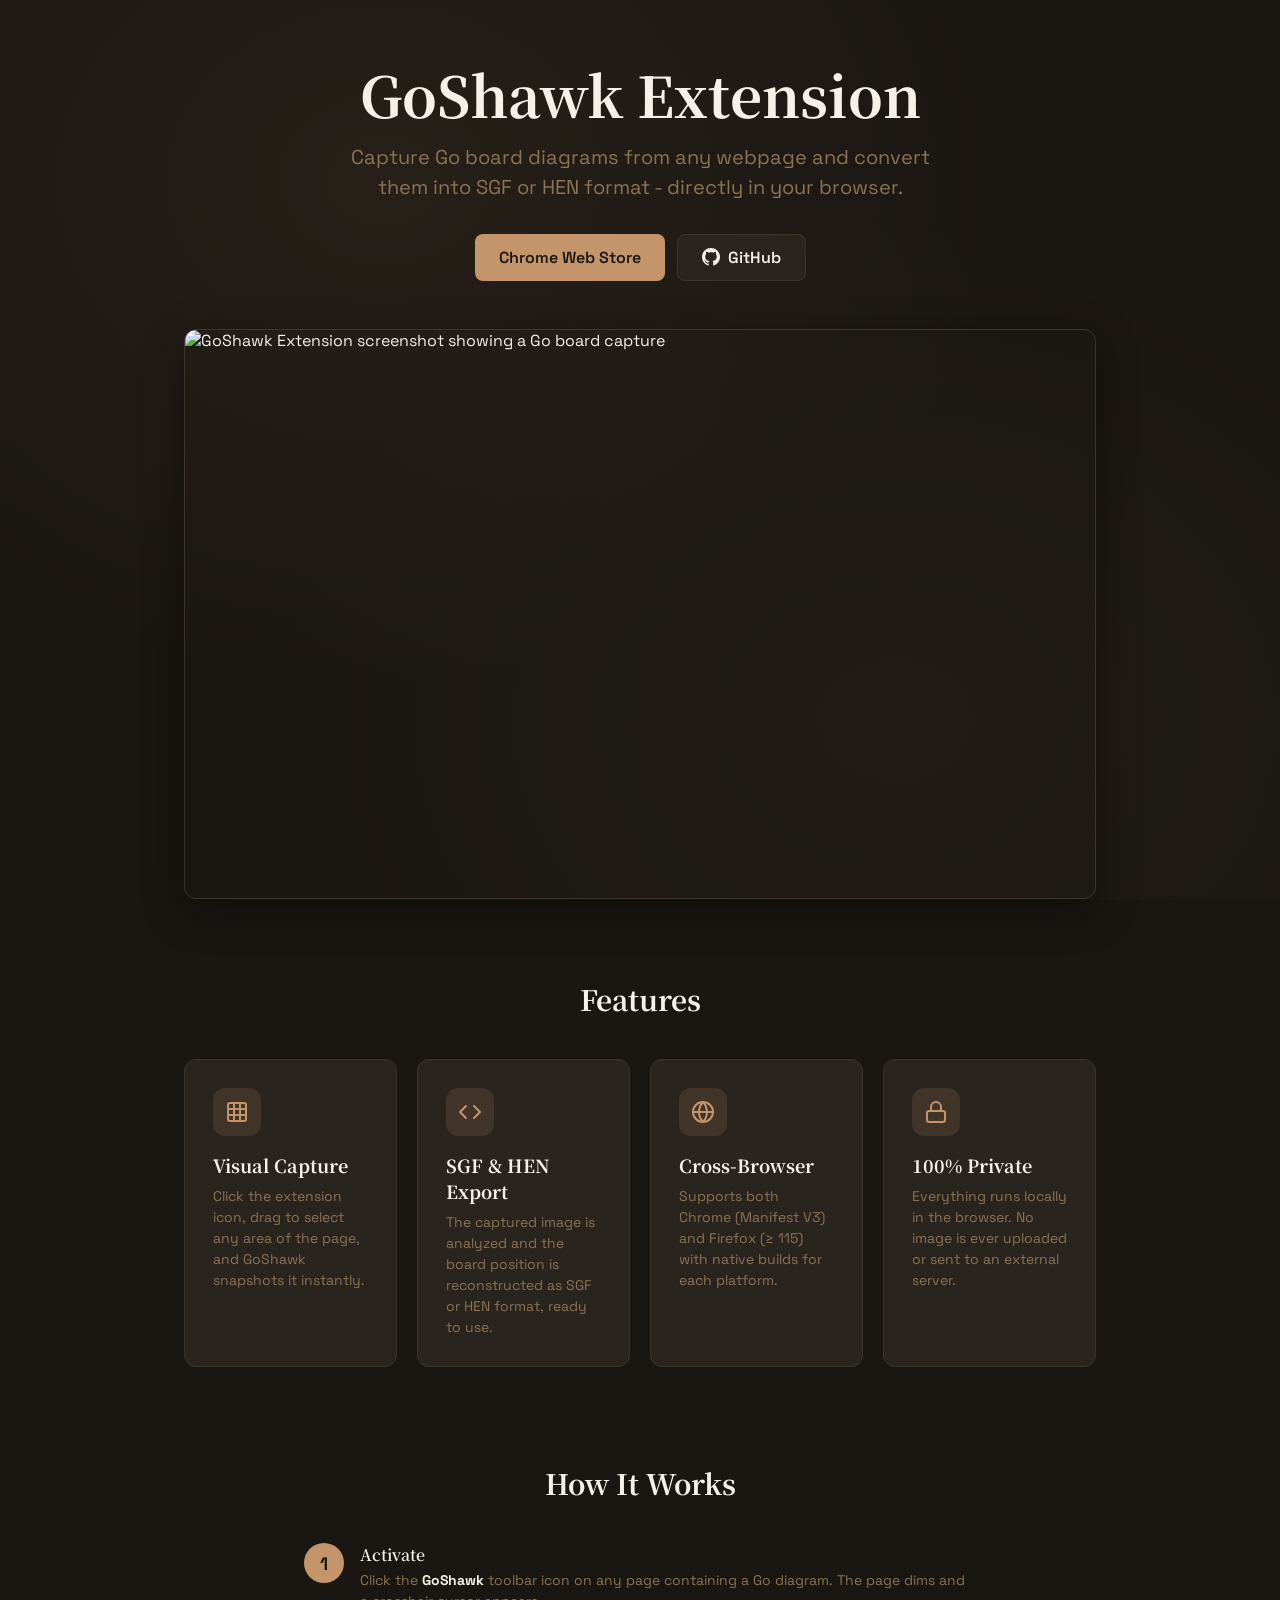
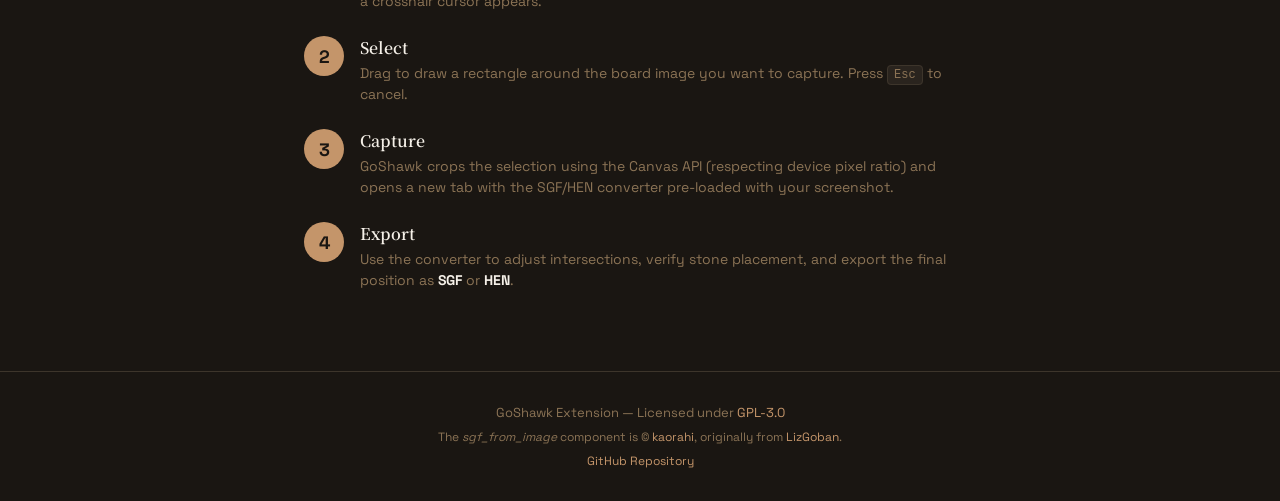
==== gsx/index.html @ 64bb2fc9 "Add initial HTML structure for GoShawk Extension landing page" ====
<!DOCTYPE html>
<html lang="en">
<head>
  <meta charset="UTF-8">
  <meta name="viewport" content="width=device-width, initial-scale=1">
  <title>GoShawk Extension - Capture Go Diagrams as SGF &amp; HEN</title>
  <meta name="description" content="Browser extension for Chrome and Firefox that captures Go (Weiqi/Baduk) board diagrams and converts them into SGF or HEN format.">
  <script src="https://cdn.tailwindcss.com"></script>
  <link href="https://fonts.googleapis.com/css2?family=Noto+Serif+JP:wght@400;700&family=Space+Grotesk:wght@400;600;700&display=swap" rel="stylesheet">
  <style>
    :root {
      --bg: #1a1612;
      --fg: #f5f0e8;
      --muted: #8b7355;
      --accent: #c4956a;
      --card: #2a241e;
      --border: #3d352b;
    }
    :root.light-theme {
      --bg: #f9f7f1;
      --fg: #1a1612;
      --muted: #6b563d;
      --card: #ffffff;
      --border: #dbcdb7;
    }
    * { box-sizing: border-box; }
    body {
      font-family: 'Space Grotesk', sans-serif;
      background: var(--bg);
      color: var(--fg);
      margin: 0;
      min-height: 100vh;
    }
    h1, h2, h3 { font-family: 'Noto Serif JP', serif; }
    .bg-texture {
      position: fixed;
      inset: 0;
      background:
        radial-gradient(ellipse at 30% 20%, rgba(196,149,106,.08) 0, transparent 50%),
        radial-gradient(ellipse at 70% 80%, rgba(139,115,85,.06) 0, transparent 50%),
        var(--bg);
      pointer-events: none;
      z-index: -1;
    }
    .fade-in {
      animation: fadeIn .6s ease-out forwards;
      opacity: 0;
    }
    @keyframes fadeIn {
      to { opacity: 1; }
    }
    .slide-up {
      animation: slideUp .6s ease-out forwards;
      opacity: 0;
      transform: translateY(20px);
    }
    @keyframes slideUp {
      to { opacity: 1; transform: translateY(0); }
    }
    .feature-card {
      background: var(--card);
      border: 1px solid var(--border);
      border-radius: 12px;
      padding: 28px;
      transition: transform .2s ease, box-shadow .2s ease;
    }
    .feature-card:hover {
      transform: translateY(-4px);
      box-shadow: 0 8px 24px rgba(0,0,0,.3);
    }
    .step-number {
      width: 40px;
      height: 40px;
      border-radius: 50%;
      background: var(--accent);
      color: var(--bg);
      display: flex;
      align-items: center;
      justify-content: center;
      font-weight: 700;
      font-size: 18px;
      flex-shrink: 0;
    }
    .btn-primary {
      display: inline-flex;
      align-items: center;
      gap: 8px;
      padding: 12px 24px;
      background: var(--accent);
      color: var(--bg);
      font-weight: 600;
      border-radius: 8px;
      text-decoration: none;
      transition: transform .2s ease, box-shadow .2s ease;
    }
    .btn-primary:hover {
      transform: translateY(-2px);
      box-shadow: 0 4px 16px rgba(196,149,106,.4);
    }
    .btn-secondary {
      display: inline-flex;
      align-items: center;
      gap: 8px;
      padding: 12px 24px;
      background: var(--card);
      color: var(--fg);
      font-weight: 600;
      border: 1px solid var(--border);
      border-radius: 8px;
      text-decoration: none;
      transition: transform .2s ease, border-color .2s ease;
    }
    .btn-secondary:hover {
      transform: translateY(-2px);
      border-color: var(--accent);
    }
    .screenshot-wrapper {
      border-radius: 12px;
      overflow: hidden;
      border: 1px solid var(--border);
      box-shadow: 0 12px 40px rgba(0,0,0,.4);
    }
    .screenshot-wrapper img {
      display: block;
      width: 100%;
      height: auto;
    }

    .icon-circle {
      width: 48px;
      height: 48px;
      border-radius: 12px;
      background: rgba(196,149,106,.15);
      display: flex;
      align-items: center;
      justify-content: center;
      margin-bottom: 16px;
      color: var(--accent);
    }
    .icon-circle svg {
      width: 24px;
      height: 24px;
      stroke: currentColor;
      fill: none;
      stroke-width: 2;
      stroke-linecap: round;
      stroke-linejoin: round;
    }
    @media (prefers-reduced-motion: reduce) {
      *, ::after, ::before {
        animation-duration: 0s !important;
        transition-duration: 0s !important;
      }
    }
  </style>
</head>
<body>
  <div class="bg-texture"></div>

  <main>
    <section class="fade-in" style="max-width:960px;margin:0 auto;padding:64px 24px 48px;">
      <div style="text-align:center;margin-bottom:48px;">
        <h1 style="font-size:clamp(32px,6vw,56px);font-weight:700;margin:0 0 16px;line-height:1.1;">
          GoShawk Extension
        </h1>
        <p style="font-size:clamp(16px,2.5vw,20px);color:var(--muted);max-width:600px;margin:0 auto 32px;line-height:1.5;">
          Capture Go board diagrams from any webpage and convert them into SGF or HEN format - directly in your browser.
        </p>
        <div id="cta-buttons" style="display:flex;flex-wrap:wrap;gap:12px;justify-content:center;">
          <a id="cta-chrome" href="https://chromewebstore.google.com/detail/goshawk/lkokidclkhollnfefccjiecddeimjkea" target="_blank" rel="noopener" class="btn-primary" style="display:none;">Chrome Web Store</a>
          <a id="cta-firefox" href="https://addons.mozilla.org/en-US/firefox/addon/goshawk/" target="_blank" rel="noopener" class="btn-primary" style="display:none;">Firefox Add-ons</a>
          <a id="cta-github" href="https://github.com/hemme/goshawk-extension" target="_blank" rel="noopener" class="btn-secondary">
            <svg width="18" height="18" viewBox="0 0 24 24" fill="currentColor"><path d="M12 0C5.37 0 0 5.37 0 12c0 5.3 3.438 9.8 8.205 11.387.6.113.82-.258.82-.577 0-.285-.01-1.04-.015-2.04-3.338.724-4.042-1.61-4.042-1.61-.546-1.387-1.333-1.756-1.333-1.756-1.09-.745.083-.73.083-.73 1.205.085 1.838 1.236 1.838 1.236 1.07 1.835 2.809 1.305 3.495.998.108-.776.417-1.305.76-1.605-2.665-.3-5.466-1.332-5.466-5.93 0-1.31.465-2.38 1.235-3.22-.135-.303-.54-1.523.105-3.176 0 0 1.005-.322 3.3 1.23.96-.267 1.98-.399 3-.405 1.02.006 2.04.138 3 .405 2.28-1.552 3.285-1.23 3.285-1.23.645 1.653.24 2.873.12 3.176.765.84 1.23 1.91 1.23 3.22 0 4.61-2.805 5.625-5.475 5.92.42.36.81 1.096.81 2.22 0 1.606-.015 2.896-.015 3.286 0 .315.21.69.825.57C20.565 21.795 24 17.295 24 12c0-6.63-5.37-12-12-12z"/></svg>
            GitHub
          </a>
        </div>
      </div>
      <div class="screenshot-wrapper slide-up" style="animation-delay:.2s;">
        <img src="https://lh3.googleusercontent.com/cVotvSRIYRGm7iejKxFkjTHJ-DEiXHeMSvX6tR1M-yhFBNeY1fdY7j1xlwxC6rtCEHrHWr5pZN5EZpS88Npq13mB5A=s1280-w1280-h800" alt="GoShawk Extension screenshot showing a Go board capture" width="1280" height="800" loading="lazy">
      </div>
    </section>

    <section style="max-width:960px;margin:0 auto;padding:32px 24px 64px;">
      <h2 style="font-size:28px;font-weight:700;text-align:center;margin:0 0 40px;">Features</h2>
      <div style="display:grid;grid-template-columns:repeat(auto-fit,minmax(200px,1fr));gap:20px;">
        <div class="feature-card fade-in" style="animation-delay:.1s;">
          <div class="icon-circle">
            <svg viewBox="0 0 24 24"><rect x="3" y="3" width="18" height="18" rx="2"/><line x1="9" y1="3" x2="9" y2="21"/><line x1="15" y1="3" x2="15" y2="21"/><line x1="3" y1="9" x2="21" y2="9"/><line x1="3" y1="15" x2="21" y2="15"/></svg>
          </div>
          <h3 style="font-size:18px;font-weight:700;margin:0 0 8px;">Visual Capture</h3>
          <p style="color:var(--muted);font-size:14px;line-height:1.5;margin:0;">Click the extension icon, drag to select any area of the page, and GoShawk snapshots it instantly.</p>
        </div>
        <div class="feature-card fade-in" style="animation-delay:.2s;">
          <div class="icon-circle">
            <svg viewBox="0 0 24 24"><polyline points="16 18 22 12 16 6"/><polyline points="8 6 2 12 8 18"/></svg>
          </div>
          <h3 style="font-size:18px;font-weight:700;margin:0 0 8px;">SGF &amp; HEN Export</h3>
          <p style="color:var(--muted);font-size:14px;line-height:1.5;margin:0;">The captured image is analyzed and the board position is reconstructed as SGF or HEN format, ready to use.</p>
        </div>
        <div class="feature-card fade-in" style="animation-delay:.3s;">
          <div class="icon-circle">
            <svg viewBox="0 0 24 24"><circle cx="12" cy="12" r="10"/><line x1="2" y1="12" x2="22" y2="12"/><path d="M12 2a15.3 15.3 0 0 1 4 10 15.3 15.3 0 0 1-4 10 15.3 15.3 0 0 1-4-10 15.3 15.3 0 0 1 4-10z"/></svg>
          </div>
          <h3 style="font-size:18px;font-weight:700;margin:0 0 8px;">Cross-Browser</h3>
          <p style="color:var(--muted);font-size:14px;line-height:1.5;margin:0;">Supports both Chrome (Manifest V3) and Firefox (&ge; 115) with native builds for each platform.</p>
        </div>
        <div class="feature-card fade-in" style="animation-delay:.4s;">
          <div class="icon-circle">
            <svg viewBox="0 0 24 24"><rect x="3" y="11" width="18" height="11" rx="2"/><path d="M7 11V7a5 5 0 0 1 10 0v4"/></svg>
          </div>
          <h3 style="font-size:18px;font-weight:700;margin:0 0 8px;">100% Private</h3>
          <p style="color:var(--muted);font-size:14px;line-height:1.5;margin:0;">Everything runs locally in the browser. No image is ever uploaded or sent to an external server.</p>
        </div>
      </div>
    </section>

    <section style="max-width:720px;margin:0 auto;padding:32px 24px 80px;">
      <h2 style="font-size:28px;font-weight:700;text-align:center;margin:0 0 40px;">How It Works</h2>
      <div style="display:flex;flex-direction:column;gap:24px;">
        <div class="fade-in" style="display:flex;gap:16px;align-items:flex-start;animation-delay:.1s;">
          <div class="step-number">1</div>
          <div>
            <h3 style="font-size:16px;font-weight:600;margin:0 0 4px;">Activate</h3>
            <p style="color:var(--muted);font-size:14px;line-height:1.5;margin:0;">Click the <strong style="color:var(--fg);">GoShawk</strong> toolbar icon on any page containing a Go diagram. The page dims and a crosshair cursor appears.</p>
          </div>
        </div>
        <div class="fade-in" style="display:flex;gap:16px;align-items:flex-start;animation-delay:.2s;">
          <div class="step-number">2</div>
          <div>
            <h3 style="font-size:16px;font-weight:600;margin:0 0 4px;">Select</h3>
            <p style="color:var(--muted);font-size:14px;line-height:1.5;margin:0;">Drag to draw a rectangle around the board image you want to capture. Press <kbd style="background:var(--card);border:1px solid var(--border);border-radius:4px;padding:2px 6px;font-size:12px;">Esc</kbd> to cancel.</p>
          </div>
        </div>
        <div class="fade-in" style="display:flex;gap:16px;align-items:flex-start;animation-delay:.3s;">
          <div class="step-number">3</div>
          <div>
            <h3 style="font-size:16px;font-weight:600;margin:0 0 4px;">Capture</h3>
            <p style="color:var(--muted);font-size:14px;line-height:1.5;margin:0;">GoShawk crops the selection using the Canvas API (respecting device pixel ratio) and opens a new tab with the SGF/HEN converter pre-loaded with your screenshot.</p>
          </div>
        </div>
        <div class="fade-in" style="display:flex;gap:16px;align-items:flex-start;animation-delay:.4s;">
          <div class="step-number">4</div>
          <div>
            <h3 style="font-size:16px;font-weight:600;margin:0 0 4px;">Export</h3>
            <p style="color:var(--muted);font-size:14px;line-height:1.5;margin:0;">Use the converter to adjust intersections, verify stone placement, and export the final position as <strong style="color:var(--fg);">SGF</strong> or <strong style="color:var(--fg);">HEN</strong>.</p>
          </div>
        </div>
      </div>
    </section>
  </main>

  <footer style="border-top:1px solid var(--border);padding:32px 24px;text-align:center;">
    <p style="color:var(--muted);font-size:13px;margin:0 0 8px;">
      GoShawk Extension &mdash; Licensed under <a href="https://www.gnu.org/licenses/gpl-3.0" target="_blank" rel="noopener" style="color:var(--accent);text-decoration:none;">GPL-3.0</a>
    </p>
    <p style="color:var(--muted);font-size:12px;margin:0 0 8px;">
      The <em>sgf_from_image</em> component is &copy; <a href="https://github.com/kaorahi" target="_blank" rel="noopener" style="color:var(--accent);text-decoration:none;">kaorahi</a>, originally from <a href="https://github.com/kaorahi/lizgoban" target="_blank" rel="noopener" style="color:var(--accent);text-decoration:none;">LizGoban</a>.
    </p>
    <p style="color:var(--muted);font-size:12px;margin:0;">
      <a href="https://github.com/hemme/goshawk-extension" target="_blank" rel="noopener" style="color:var(--accent);text-decoration:none;">GitHub Repository</a>
    </p>
  </footer>

  <script>
    (function () {
      var ua = navigator.userAgent;
      var isChromium = /Edg\//.test(ua) || /Chrome\//.test(ua) || /Chromium\//.test(ua);
      var isFirefox = /Firefox\//.test(ua) && !/Seamonkey\//.test(ua);

      var ctaChrome = document.getElementById('cta-chrome');
      var ctaFirefox = document.getElementById('cta-firefox');

      if (isChromium) ctaChrome.style.display = '';
      else if (isFirefox) ctaFirefox.style.display = '';
      else { ctaChrome.style.display = ''; ctaFirefox.style.display = ''; }

      var root = document.documentElement;
      var stored = localStorage.getItem('themePreference');
      var isLight = stored === 'light';
      if (isLight) root.classList.add('light-theme');

      function updateIcons() {
        var sun = document.getElementById('sunIcon');
        var moon = document.getElementById('moonIcon');
        if (root.classList.contains('light-theme')) {
          sun.style.display = '';
          moon.style.display = 'none';
        } else {
          sun.style.display = 'none';
          moon.style.display = '';
        }
      }
      updateIcons();

      document.getElementById('themeToggle').addEventListener('click', function () {
        root.classList.toggle('light-theme');
        isLight = root.classList.contains('light-theme');
        localStorage.setItem('themePreference', isLight ? 'light' : 'dark');
        updateIcons();
      });

      window.addEventListener('storage', function (e) {
        if (e.key === 'themePreference') {
          isLight = e.newValue === 'light';
          root.classList.toggle('light-theme', isLight);
          updateIcons();
        }
      });
    })();
  </script>
</body>
</html>
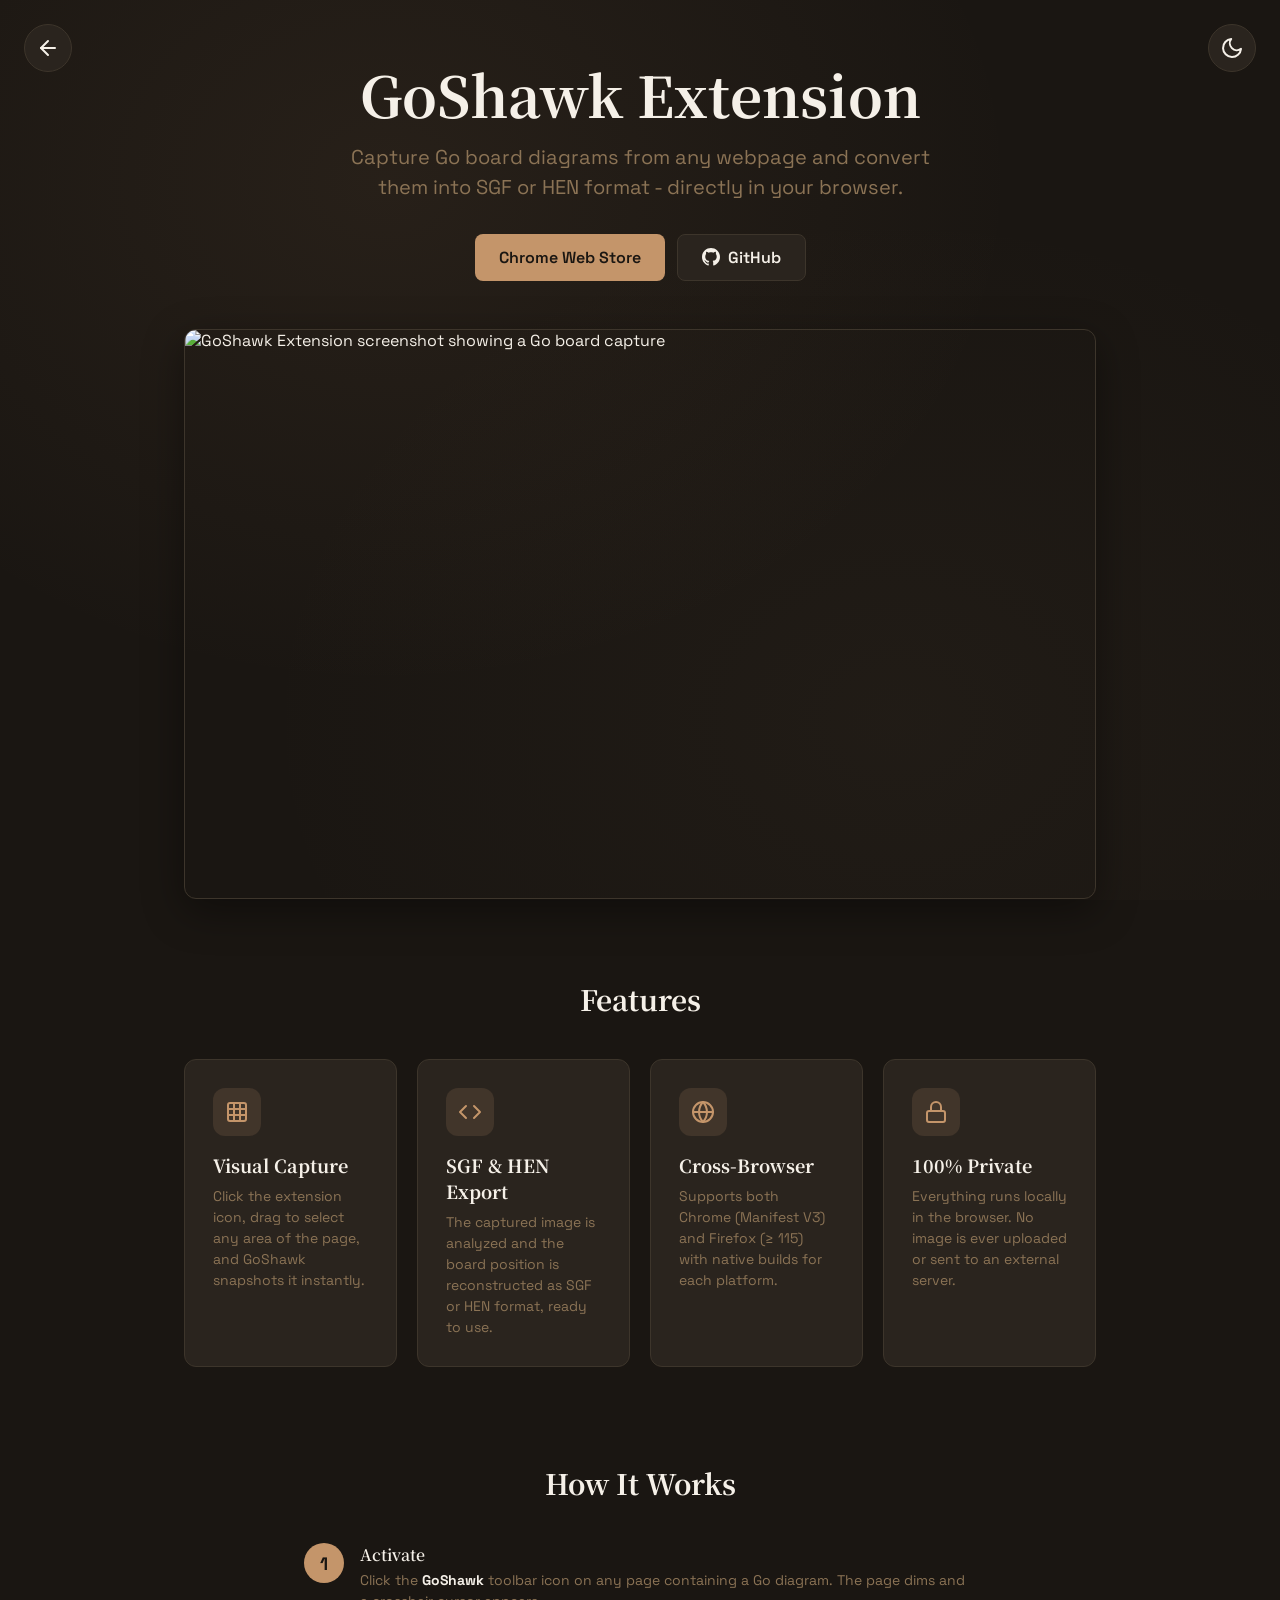
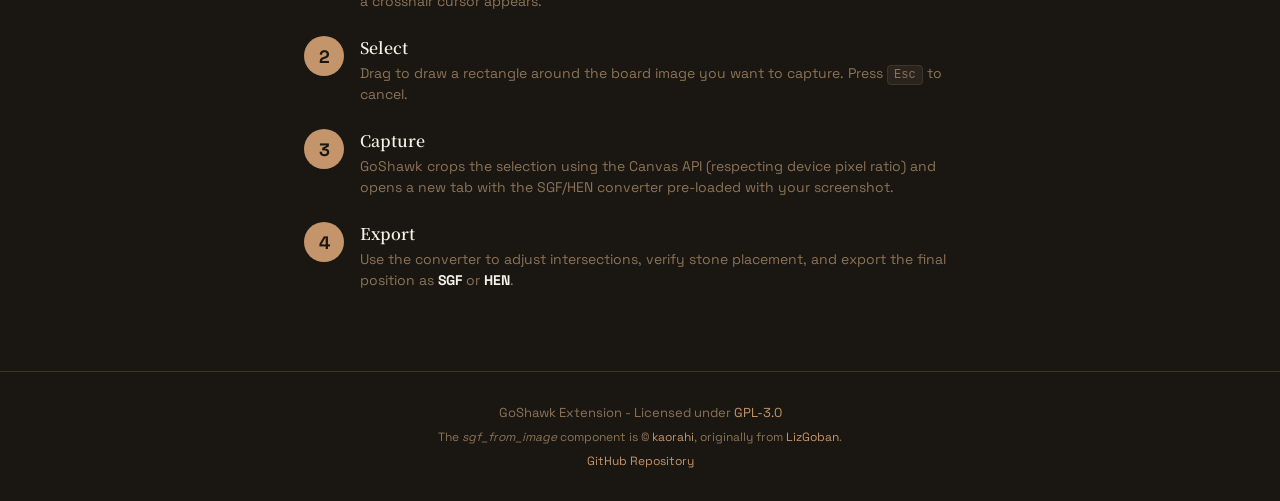
==== commit 0bfbefa1: "feat: introduce PNG+hen project site and standardize Go application components" ====
--- a/gsx/index.html
+++ b/gsx/index.html
@@ -155,6 +155,18 @@
   </style>
 </head>
 <body>
+  <a href="../index.html"
+    style="position:fixed;top:24px;left:24px;background:var(--card);border:1px solid var(--border);border-radius:50%;width:48px;height:48px;display:flex;align-items:center;justify-content:center;color:var(--fg);cursor:pointer;z-index:100;transition:transform .2s ease, box-shadow .2s ease;text-decoration:none;"
+    aria-label="Back to Home" title="Back to Home">
+    <svg viewBox="0 0 24 24" width="24" height="24" stroke="currentColor" stroke-width="2" fill="none" stroke-linecap="round" stroke-linejoin="round">
+      <line x1="19" y1="12" x2="5" y2="12"></line>
+      <polyline points="12 19 5 12 12 5"></polyline>
+    </svg>
+  </a>
+  <button id="themeToggle" style="position:fixed;top:24px;right:24px;background:var(--card);border:1px solid var(--border);border-radius:50%;width:48px;height:48px;display:flex;align-items:center;justify-content:center;color:var(--fg);cursor:pointer;z-index:100;transition:transform .2s ease, box-shadow .2s ease;" aria-label="Toggle Theme">
+    <svg id="sunIcon" style="display:none;" viewBox="0 0 24 24" width="24" height="24" stroke="currentColor" stroke-width="2" fill="none" stroke-linecap="round" stroke-linejoin="round"><circle cx="12" cy="12" r="5"></circle><line x1="12" y1="1" x2="12" y2="3"></line><line x1="12" y1="21" x2="12" y2="23"></line><line x1="4.22" y1="4.22" x2="5.64" y2="5.64"></line><line x1="18.36" y1="18.36" x2="19.78" y2="19.78"></line><line x1="1" y1="12" x2="3" y2="12"></line><line x1="21" y1="12" x2="23" y2="12"></line><line x1="4.22" y1="19.78" x2="5.64" y2="18.36"></line><line x1="18.36" y1="5.64" x2="19.78" y2="4.22"></line></svg>
+    <svg id="moonIcon" viewBox="0 0 24 24" width="24" height="24" stroke="currentColor" stroke-width="2" fill="none" stroke-linecap="round" stroke-linejoin="round"><path d="M21 12.79A9 9 0 1 1 11.21 3 7 7 0 0 0 21 12.79z"></path></svg>
+  </button>
   <div class="bg-texture"></div>
 
   <main>
@@ -251,7 +263,7 @@
 
   <footer style="border-top:1px solid var(--border);padding:32px 24px;text-align:center;">
     <p style="color:var(--muted);font-size:13px;margin:0 0 8px;">
-      GoShawk Extension &mdash; Licensed under <a href="https://www.gnu.org/licenses/gpl-3.0" target="_blank" rel="noopener" style="color:var(--accent);text-decoration:none;">GPL-3.0</a>
+      GoShawk Extension - Licensed under <a href="https://www.gnu.org/licenses/gpl-3.0" target="_blank" rel="noopener" style="color:var(--accent);text-decoration:none;">GPL-3.0</a>
     </p>
     <p style="color:var(--muted);font-size:12px;margin:0 0 8px;">
       The <em>sgf_from_image</em> component is &copy; <a href="https://github.com/kaorahi" target="_blank" rel="noopener" style="color:var(--accent);text-decoration:none;">kaorahi</a>, originally from <a href="https://github.com/kaorahi/lizgoban" target="_blank" rel="noopener" style="color:var(--accent);text-decoration:none;">LizGoban</a>.
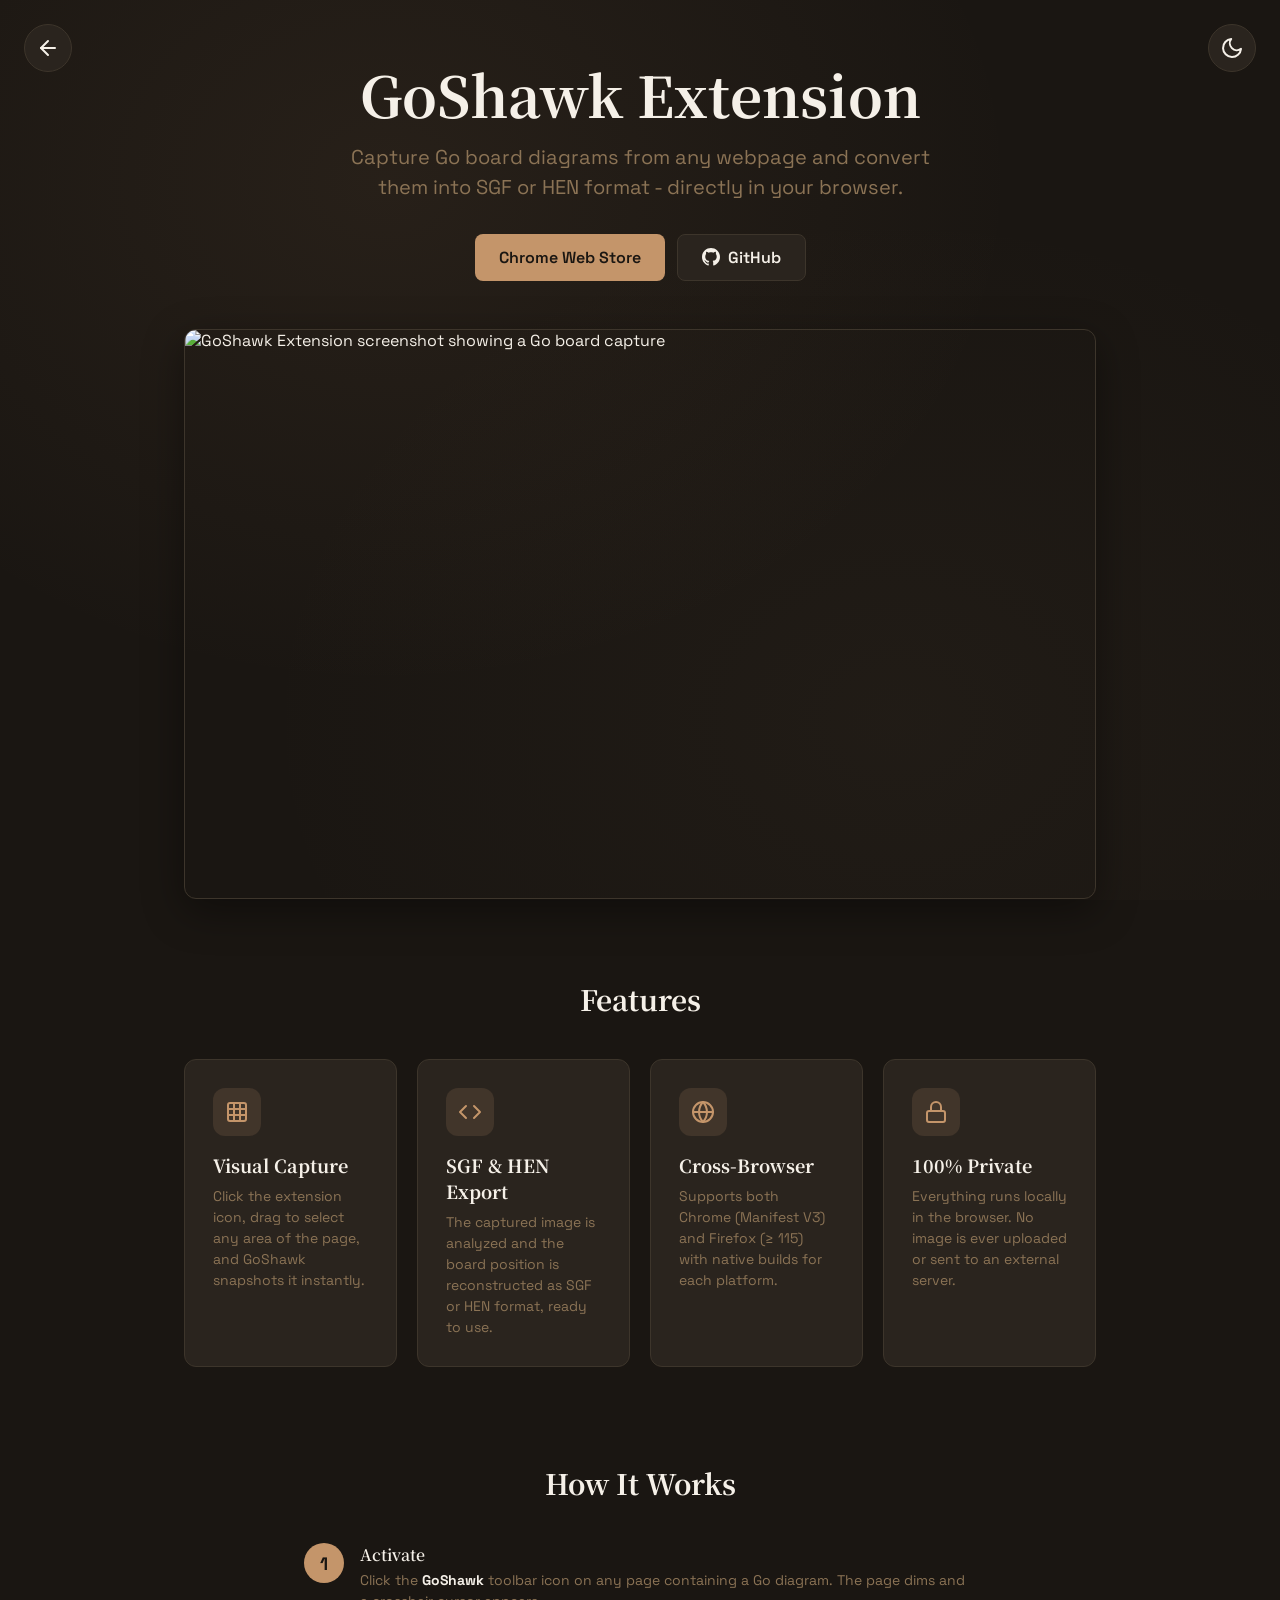
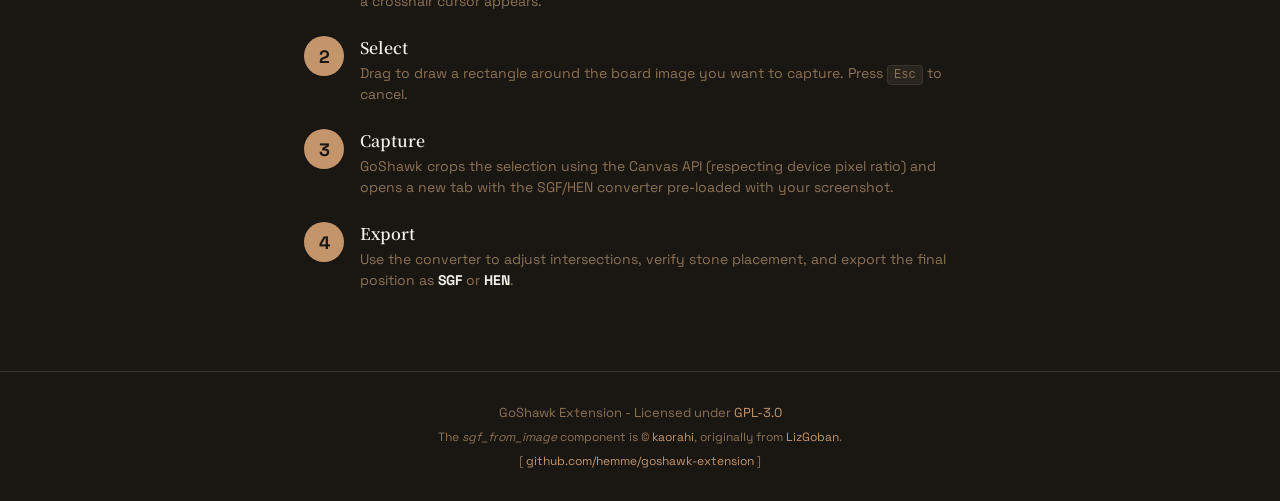
==== commit 8d38b25c: "refactor: update footer links and enhance user interaction with toast notifications" ====
--- a/gsx/index.html
+++ b/gsx/index.html
@@ -269,7 +269,7 @@
       The <em>sgf_from_image</em> component is &copy; <a href="https://github.com/kaorahi" target="_blank" rel="noopener" style="color:var(--accent);text-decoration:none;">kaorahi</a>, originally from <a href="https://github.com/kaorahi/lizgoban" target="_blank" rel="noopener" style="color:var(--accent);text-decoration:none;">LizGoban</a>.
     </p>
     <p style="color:var(--muted);font-size:12px;margin:0;">
-      <a href="https://github.com/hemme/goshawk-extension" target="_blank" rel="noopener" style="color:var(--accent);text-decoration:none;">GitHub Repository</a>
+      [ <a href="https://github.com/hemme/goshawk-extension" target="_blank" rel="noopener" style="color:var(--accent);text-decoration:none;">github.com/hemme/goshawk-extension</a> ]
     </p>
   </footer>
 
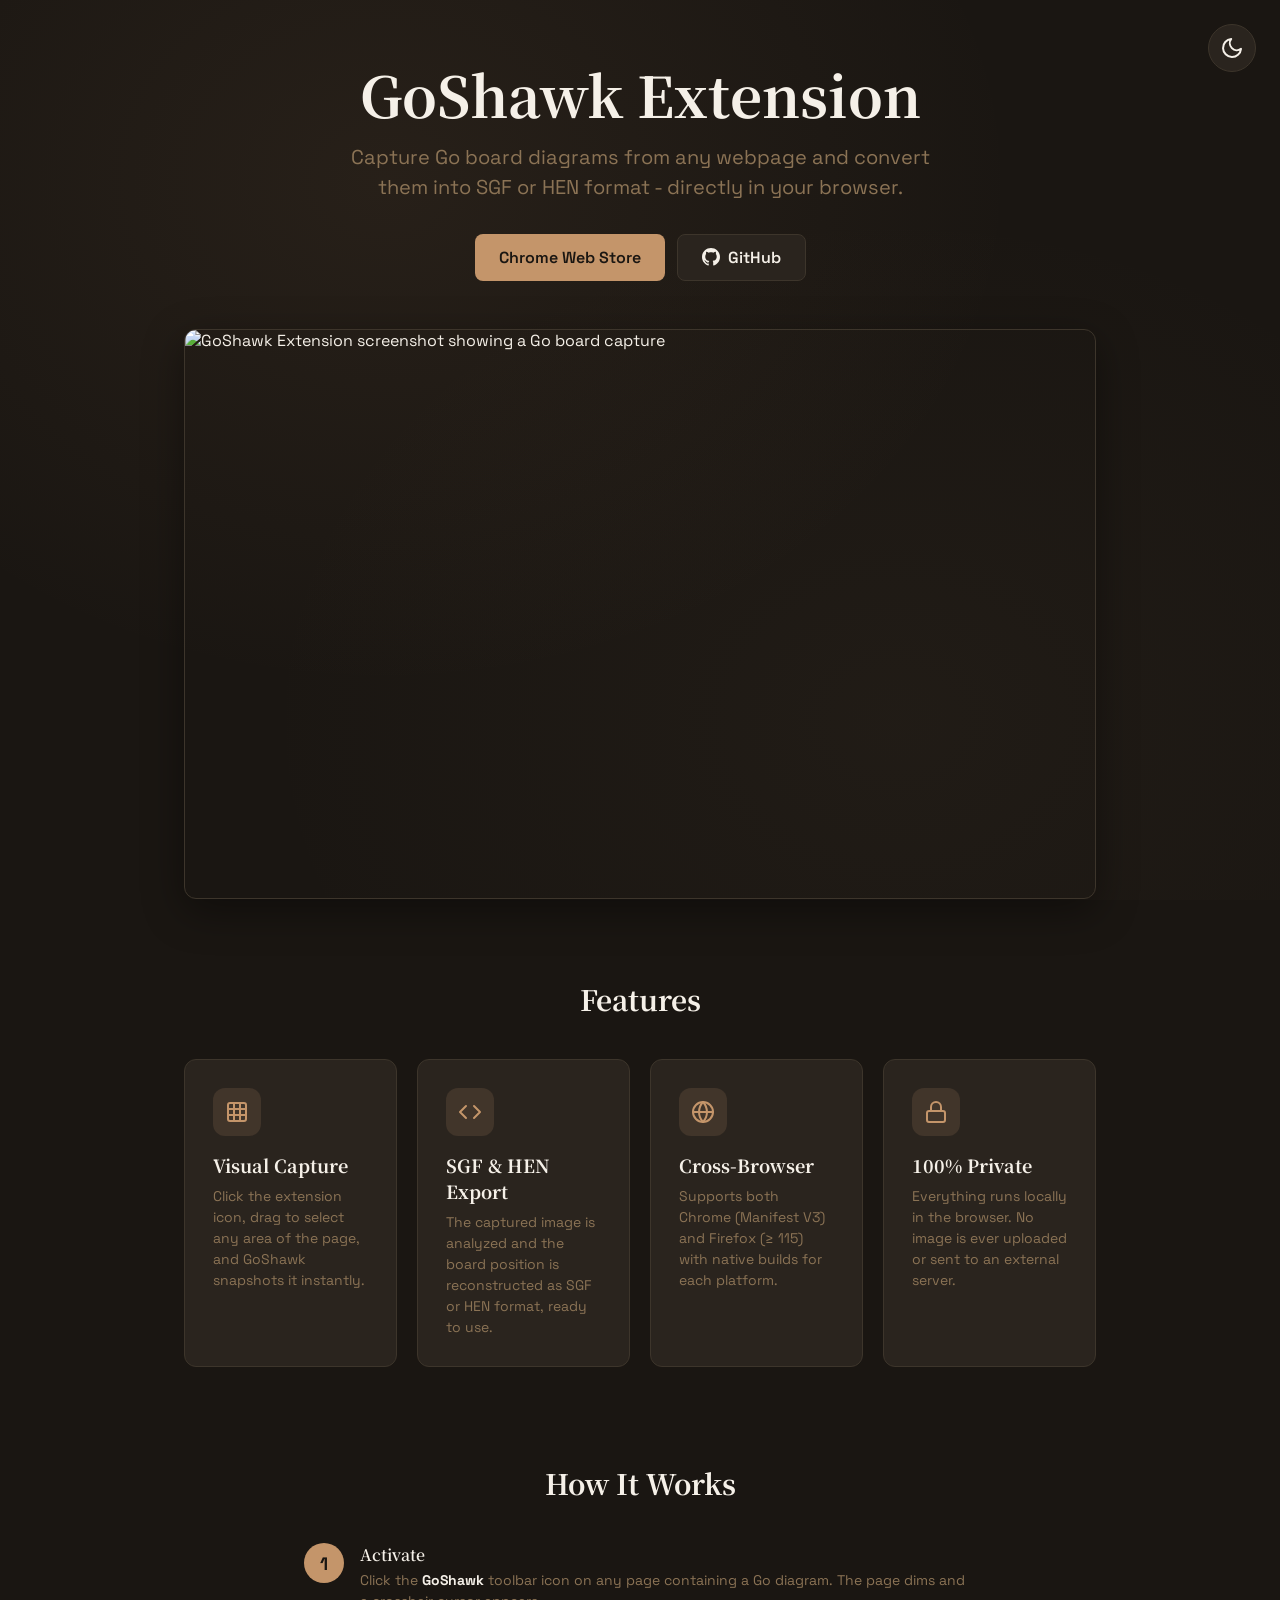
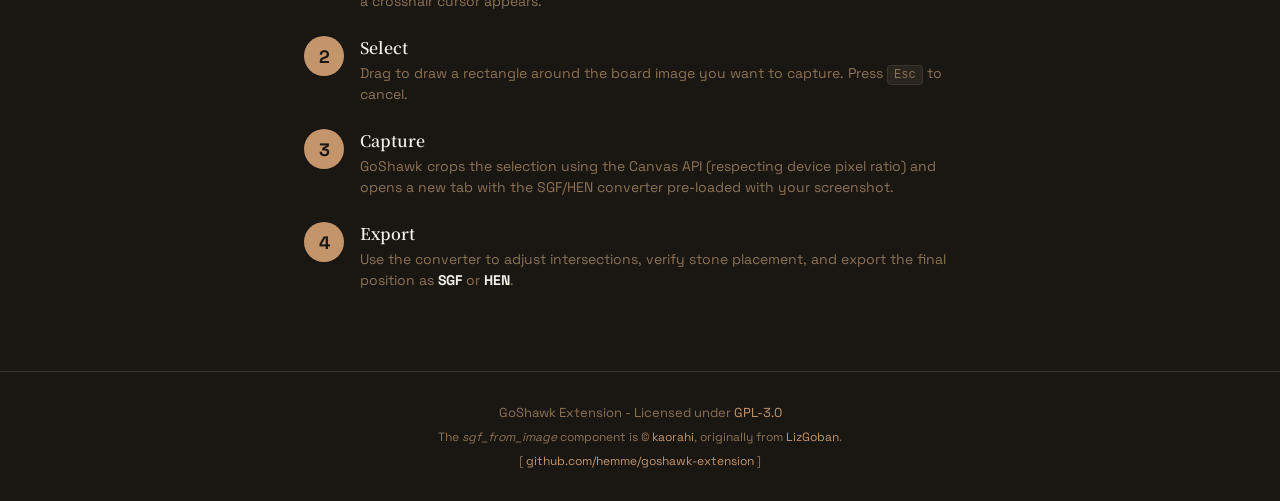
==== commit 7c1d8b71: "feat: introduce embedded-hidden and fade-out-home styles to improve navigation layout and transition" ====
--- a/gsx/index.html
+++ b/gsx/index.html
@@ -1,12 +1,16 @@
 <!DOCTYPE html>
 <html lang="en">
+
 <head>
   <meta charset="UTF-8">
   <meta name="viewport" content="width=device-width, initial-scale=1">
   <title>GoShawk Extension - Capture Go Diagrams as SGF &amp; HEN</title>
-  <meta name="description" content="Browser extension for Chrome and Firefox that captures Go (Weiqi/Baduk) board diagrams and converts them into SGF or HEN format.">
+  <meta name="description"
+    content="Browser extension for Chrome and Firefox that captures Go (Weiqi/Baduk) board diagrams and converts them into SGF or HEN format.">
   <script src="https://cdn.tailwindcss.com"></script>
-  <link href="https://fonts.googleapis.com/css2?family=Noto+Serif+JP:wght@400;700&family=Space+Grotesk:wght@400;600;700&display=swap" rel="stylesheet">
+  <link
+    href="https://fonts.googleapis.com/css2?family=Noto+Serif+JP:wght@400;700&family=Space+Grotesk:wght@400;600;700&display=swap"
+    rel="stylesheet">
   <style>
     :root {
       --bg: #1a1612;
@@ -16,6 +20,7 @@
       --card: #2a241e;
       --border: #3d352b;
     }
+
     :root.light-theme {
       --bg: #f9f7f1;
       --fg: #1a1612;
@@ -23,7 +28,11 @@
       --card: #ffffff;
       --border: #dbcdb7;
     }
-    * { box-sizing: border-box; }
+
+    * {
+      box-sizing: border-box;
+    }
+
     body {
       font-family: 'Space Grotesk', sans-serif;
       background: var(--bg);
@@ -31,32 +40,48 @@
       margin: 0;
       min-height: 100vh;
     }
-    h1, h2, h3 { font-family: 'Noto Serif JP', serif; }
+
+    h1,
+    h2,
+    h3 {
+      font-family: 'Noto Serif JP', serif;
+    }
+
     .bg-texture {
       position: fixed;
       inset: 0;
       background:
-        radial-gradient(ellipse at 30% 20%, rgba(196,149,106,.08) 0, transparent 50%),
-        radial-gradient(ellipse at 70% 80%, rgba(139,115,85,.06) 0, transparent 50%),
+        radial-gradient(ellipse at 30% 20%, rgba(196, 149, 106, .08) 0, transparent 50%),
+        radial-gradient(ellipse at 70% 80%, rgba(139, 115, 85, .06) 0, transparent 50%),
         var(--bg);
       pointer-events: none;
       z-index: -1;
     }
+
     .fade-in {
       animation: fadeIn .6s ease-out forwards;
       opacity: 0;
     }
+
     @keyframes fadeIn {
-      to { opacity: 1; }
-    }
+      to {
+        opacity: 1;
+      }
+    }
+
     .slide-up {
       animation: slideUp .6s ease-out forwards;
       opacity: 0;
       transform: translateY(20px);
     }
+
     @keyframes slideUp {
-      to { opacity: 1; transform: translateY(0); }
-    }
+      to {
+        opacity: 1;
+        transform: translateY(0);
+      }
+    }
+
     .feature-card {
       background: var(--card);
       border: 1px solid var(--border);
@@ -64,10 +89,12 @@
       padding: 28px;
       transition: transform .2s ease, box-shadow .2s ease;
     }
+
     .feature-card:hover {
       transform: translateY(-4px);
-      box-shadow: 0 8px 24px rgba(0,0,0,.3);
-    }
+      box-shadow: 0 8px 24px rgba(0, 0, 0, .3);
+    }
+
     .step-number {
       width: 40px;
       height: 40px;
@@ -81,6 +108,7 @@
       font-size: 18px;
       flex-shrink: 0;
     }
+
     .btn-primary {
       display: inline-flex;
       align-items: center;
@@ -93,10 +121,12 @@
       text-decoration: none;
       transition: transform .2s ease, box-shadow .2s ease;
     }
+
     .btn-primary:hover {
       transform: translateY(-2px);
-      box-shadow: 0 4px 16px rgba(196,149,106,.4);
-    }
+      box-shadow: 0 4px 16px rgba(196, 149, 106, .4);
+    }
+
     .btn-secondary {
       display: inline-flex;
       align-items: center;
@@ -110,16 +140,19 @@
       text-decoration: none;
       transition: transform .2s ease, border-color .2s ease;
     }
+
     .btn-secondary:hover {
       transform: translateY(-2px);
       border-color: var(--accent);
     }
+
     .screenshot-wrapper {
       border-radius: 12px;
       overflow: hidden;
       border: 1px solid var(--border);
-      box-shadow: 0 12px 40px rgba(0,0,0,.4);
-    }
+      box-shadow: 0 12px 40px rgba(0, 0, 0, .4);
+    }
+
     .screenshot-wrapper img {
       display: block;
       width: 100%;
@@ -130,13 +163,14 @@
       width: 48px;
       height: 48px;
       border-radius: 12px;
-      background: rgba(196,149,106,.15);
+      background: rgba(196, 149, 106, .15);
       display: flex;
       align-items: center;
       justify-content: center;
       margin-bottom: 16px;
       color: var(--accent);
     }
+
     .icon-circle svg {
       width: 24px;
       height: 24px;
@@ -146,26 +180,57 @@
       stroke-linecap: round;
       stroke-linejoin: round;
     }
+
     @media (prefers-reduced-motion: reduce) {
-      *, ::after, ::before {
+
+      *,
+      ::after,
+      ::before {
         animation-duration: 0s !important;
         transition-duration: 0s !important;
       }
     }
+
+    .initial {
+      opacity: 1;
+    }
+
+    .fade-out-home {
+      opacity: 0 !important;
+      pointer-events: none !important;
+    }
   </style>
 </head>
+
 <body>
-  <a href="../index.html"
-    style="position:fixed;top:24px;left:24px;background:var(--card);border:1px solid var(--border);border-radius:50%;width:48px;height:48px;display:flex;align-items:center;justify-content:center;color:var(--fg);cursor:pointer;z-index:100;transition:transform .2s ease, box-shadow .2s ease;text-decoration:none;"
+  <a href="../index.html" id="homeBtn" class="initial" target="_top"
+    style="position:fixed;top:24px;left:24px;background:var(--card);border:1px solid var(--border);border-radius:50%;width:48px;height:48px;display:flex;align-items:center;justify-content:center;color:var(--fg);cursor:pointer;z-index:100;transition:opacity .4s ease, transform .2s ease, box-shadow .2s ease;text-decoration:none;"
     aria-label="Back to Home" title="Back to Home">
-    <svg viewBox="0 0 24 24" width="24" height="24" stroke="currentColor" stroke-width="2" fill="none" stroke-linecap="round" stroke-linejoin="round">
+    <svg viewBox="0 0 24 24" width="24" height="24" stroke="currentColor" stroke-width="2" fill="none"
+      stroke-linecap="round" stroke-linejoin="round">
       <line x1="19" y1="12" x2="5" y2="12"></line>
       <polyline points="12 19 5 12 12 5"></polyline>
     </svg>
   </a>
-  <button id="themeToggle" style="position:fixed;top:24px;right:24px;background:var(--card);border:1px solid var(--border);border-radius:50%;width:48px;height:48px;display:flex;align-items:center;justify-content:center;color:var(--fg);cursor:pointer;z-index:100;transition:transform .2s ease, box-shadow .2s ease;" aria-label="Toggle Theme">
-    <svg id="sunIcon" style="display:none;" viewBox="0 0 24 24" width="24" height="24" stroke="currentColor" stroke-width="2" fill="none" stroke-linecap="round" stroke-linejoin="round"><circle cx="12" cy="12" r="5"></circle><line x1="12" y1="1" x2="12" y2="3"></line><line x1="12" y1="21" x2="12" y2="23"></line><line x1="4.22" y1="4.22" x2="5.64" y2="5.64"></line><line x1="18.36" y1="18.36" x2="19.78" y2="19.78"></line><line x1="1" y1="12" x2="3" y2="12"></line><line x1="21" y1="12" x2="23" y2="12"></line><line x1="4.22" y1="19.78" x2="5.64" y2="18.36"></line><line x1="18.36" y1="5.64" x2="19.78" y2="4.22"></line></svg>
-    <svg id="moonIcon" viewBox="0 0 24 24" width="24" height="24" stroke="currentColor" stroke-width="2" fill="none" stroke-linecap="round" stroke-linejoin="round"><path d="M21 12.79A9 9 0 1 1 11.21 3 7 7 0 0 0 21 12.79z"></path></svg>
+  <button id="themeToggle"
+    style="position:fixed;top:24px;right:24px;background:var(--card);border:1px solid var(--border);border-radius:50%;width:48px;height:48px;display:flex;align-items:center;justify-content:center;color:var(--fg);cursor:pointer;z-index:100;transition:transform .2s ease, box-shadow .2s ease;"
+    aria-label="Toggle Theme">
+    <svg id="sunIcon" style="display:none;" viewBox="0 0 24 24" width="24" height="24" stroke="currentColor"
+      stroke-width="2" fill="none" stroke-linecap="round" stroke-linejoin="round">
+      <circle cx="12" cy="12" r="5"></circle>
+      <line x1="12" y1="1" x2="12" y2="3"></line>
+      <line x1="12" y1="21" x2="12" y2="23"></line>
+      <line x1="4.22" y1="4.22" x2="5.64" y2="5.64"></line>
+      <line x1="18.36" y1="18.36" x2="19.78" y2="19.78"></line>
+      <line x1="1" y1="12" x2="3" y2="12"></line>
+      <line x1="21" y1="12" x2="23" y2="12"></line>
+      <line x1="4.22" y1="19.78" x2="5.64" y2="18.36"></line>
+      <line x1="18.36" y1="5.64" x2="19.78" y2="4.22"></line>
+    </svg>
+    <svg id="moonIcon" viewBox="0 0 24 24" width="24" height="24" stroke="currentColor" stroke-width="2" fill="none"
+      stroke-linecap="round" stroke-linejoin="round">
+      <path d="M21 12.79A9 9 0 1 1 11.21 3 7 7 0 0 0 21 12.79z"></path>
+    </svg>
   </button>
   <div class="bg-texture"></div>
 
@@ -175,20 +240,29 @@
         <h1 style="font-size:clamp(32px,6vw,56px);font-weight:700;margin:0 0 16px;line-height:1.1;">
           GoShawk Extension
         </h1>
-        <p style="font-size:clamp(16px,2.5vw,20px);color:var(--muted);max-width:600px;margin:0 auto 32px;line-height:1.5;">
+        <p
+          style="font-size:clamp(16px,2.5vw,20px);color:var(--muted);max-width:600px;margin:0 auto 32px;line-height:1.5;">
           Capture Go board diagrams from any webpage and convert them into SGF or HEN format - directly in your browser.
         </p>
         <div id="cta-buttons" style="display:flex;flex-wrap:wrap;gap:12px;justify-content:center;">
-          <a id="cta-chrome" href="https://chromewebstore.google.com/detail/goshawk/lkokidclkhollnfefccjiecddeimjkea" target="_blank" rel="noopener" class="btn-primary" style="display:none;">Chrome Web Store</a>
-          <a id="cta-firefox" href="https://addons.mozilla.org/en-US/firefox/addon/goshawk/" target="_blank" rel="noopener" class="btn-primary" style="display:none;">Firefox Add-ons</a>
-          <a id="cta-github" href="https://github.com/hemme/goshawk-extension" target="_blank" rel="noopener" class="btn-secondary">
-            <svg width="18" height="18" viewBox="0 0 24 24" fill="currentColor"><path d="M12 0C5.37 0 0 5.37 0 12c0 5.3 3.438 9.8 8.205 11.387.6.113.82-.258.82-.577 0-.285-.01-1.04-.015-2.04-3.338.724-4.042-1.61-4.042-1.61-.546-1.387-1.333-1.756-1.333-1.756-1.09-.745.083-.73.083-.73 1.205.085 1.838 1.236 1.838 1.236 1.07 1.835 2.809 1.305 3.495.998.108-.776.417-1.305.76-1.605-2.665-.3-5.466-1.332-5.466-5.93 0-1.31.465-2.38 1.235-3.22-.135-.303-.54-1.523.105-3.176 0 0 1.005-.322 3.3 1.23.96-.267 1.98-.399 3-.405 1.02.006 2.04.138 3 .405 2.28-1.552 3.285-1.23 3.285-1.23.645 1.653.24 2.873.12 3.176.765.84 1.23 1.91 1.23 3.22 0 4.61-2.805 5.625-5.475 5.92.42.36.81 1.096.81 2.22 0 1.606-.015 2.896-.015 3.286 0 .315.21.69.825.57C20.565 21.795 24 17.295 24 12c0-6.63-5.37-12-12-12z"/></svg>
+          <a id="cta-chrome" href="https://chromewebstore.google.com/detail/goshawk/lkokidclkhollnfefccjiecddeimjkea"
+            target="_blank" rel="noopener" class="btn-primary" style="display:none;">Chrome Web Store</a>
+          <a id="cta-firefox" href="https://addons.mozilla.org/en-US/firefox/addon/goshawk/" target="_blank"
+            rel="noopener" class="btn-primary" style="display:none;">Firefox Add-ons</a>
+          <a id="cta-github" href="https://github.com/hemme/goshawk-extension" target="_blank" rel="noopener"
+            class="btn-secondary">
+            <svg width="18" height="18" viewBox="0 0 24 24" fill="currentColor">
+              <path
+                d="M12 0C5.37 0 0 5.37 0 12c0 5.3 3.438 9.8 8.205 11.387.6.113.82-.258.82-.577 0-.285-.01-1.04-.015-2.04-3.338.724-4.042-1.61-4.042-1.61-.546-1.387-1.333-1.756-1.333-1.756-1.09-.745.083-.73.083-.73 1.205.085 1.838 1.236 1.838 1.236 1.07 1.835 2.809 1.305 3.495.998.108-.776.417-1.305.76-1.605-2.665-.3-5.466-1.332-5.466-5.93 0-1.31.465-2.38 1.235-3.22-.135-.303-.54-1.523.105-3.176 0 0 1.005-.322 3.3 1.23.96-.267 1.98-.399 3-.405 1.02.006 2.04.138 3 .405 2.28-1.552 3.285-1.23 3.285-1.23.645 1.653.24 2.873.12 3.176.765.84 1.23 1.91 1.23 3.22 0 4.61-2.805 5.625-5.475 5.92.42.36.81 1.096.81 2.22 0 1.606-.015 2.896-.015 3.286 0 .315.21.69.825.57C20.565 21.795 24 17.295 24 12c0-6.63-5.37-12-12-12z" />
+            </svg>
             GitHub
           </a>
         </div>
       </div>
       <div class="screenshot-wrapper slide-up" style="animation-delay:.2s;">
-        <img src="https://lh3.googleusercontent.com/cVotvSRIYRGm7iejKxFkjTHJ-DEiXHeMSvX6tR1M-yhFBNeY1fdY7j1xlwxC6rtCEHrHWr5pZN5EZpS88Npq13mB5A=s1280-w1280-h800" alt="GoShawk Extension screenshot showing a Go board capture" width="1280" height="800" loading="lazy">
+        <img
+          src="https://lh3.googleusercontent.com/cVotvSRIYRGm7iejKxFkjTHJ-DEiXHeMSvX6tR1M-yhFBNeY1fdY7j1xlwxC6rtCEHrHWr5pZN5EZpS88Npq13mB5A=s1280-w1280-h800"
+          alt="GoShawk Extension screenshot showing a Go board capture" width="1280" height="800" loading="lazy">
       </div>
     </section>
 
@@ -197,31 +271,51 @@
       <div style="display:grid;grid-template-columns:repeat(auto-fit,minmax(200px,1fr));gap:20px;">
         <div class="feature-card fade-in" style="animation-delay:.1s;">
           <div class="icon-circle">
-            <svg viewBox="0 0 24 24"><rect x="3" y="3" width="18" height="18" rx="2"/><line x1="9" y1="3" x2="9" y2="21"/><line x1="15" y1="3" x2="15" y2="21"/><line x1="3" y1="9" x2="21" y2="9"/><line x1="3" y1="15" x2="21" y2="15"/></svg>
+            <svg viewBox="0 0 24 24">
+              <rect x="3" y="3" width="18" height="18" rx="2" />
+              <line x1="9" y1="3" x2="9" y2="21" />
+              <line x1="15" y1="3" x2="15" y2="21" />
+              <line x1="3" y1="9" x2="21" y2="9" />
+              <line x1="3" y1="15" x2="21" y2="15" />
+            </svg>
           </div>
           <h3 style="font-size:18px;font-weight:700;margin:0 0 8px;">Visual Capture</h3>
-          <p style="color:var(--muted);font-size:14px;line-height:1.5;margin:0;">Click the extension icon, drag to select any area of the page, and GoShawk snapshots it instantly.</p>
+          <p style="color:var(--muted);font-size:14px;line-height:1.5;margin:0;">Click the extension icon, drag to
+            select any area of the page, and GoShawk snapshots it instantly.</p>
         </div>
         <div class="feature-card fade-in" style="animation-delay:.2s;">
           <div class="icon-circle">
-            <svg viewBox="0 0 24 24"><polyline points="16 18 22 12 16 6"/><polyline points="8 6 2 12 8 18"/></svg>
+            <svg viewBox="0 0 24 24">
+              <polyline points="16 18 22 12 16 6" />
+              <polyline points="8 6 2 12 8 18" />
+            </svg>
           </div>
           <h3 style="font-size:18px;font-weight:700;margin:0 0 8px;">SGF &amp; HEN Export</h3>
-          <p style="color:var(--muted);font-size:14px;line-height:1.5;margin:0;">The captured image is analyzed and the board position is reconstructed as SGF or HEN format, ready to use.</p>
+          <p style="color:var(--muted);font-size:14px;line-height:1.5;margin:0;">The captured image is analyzed and the
+            board position is reconstructed as SGF or HEN format, ready to use.</p>
         </div>
         <div class="feature-card fade-in" style="animation-delay:.3s;">
           <div class="icon-circle">
-            <svg viewBox="0 0 24 24"><circle cx="12" cy="12" r="10"/><line x1="2" y1="12" x2="22" y2="12"/><path d="M12 2a15.3 15.3 0 0 1 4 10 15.3 15.3 0 0 1-4 10 15.3 15.3 0 0 1-4-10 15.3 15.3 0 0 1 4-10z"/></svg>
+            <svg viewBox="0 0 24 24">
+              <circle cx="12" cy="12" r="10" />
+              <line x1="2" y1="12" x2="22" y2="12" />
+              <path d="M12 2a15.3 15.3 0 0 1 4 10 15.3 15.3 0 0 1-4 10 15.3 15.3 0 0 1-4-10 15.3 15.3 0 0 1 4-10z" />
+            </svg>
           </div>
           <h3 style="font-size:18px;font-weight:700;margin:0 0 8px;">Cross-Browser</h3>
-          <p style="color:var(--muted);font-size:14px;line-height:1.5;margin:0;">Supports both Chrome (Manifest V3) and Firefox (&ge; 115) with native builds for each platform.</p>
+          <p style="color:var(--muted);font-size:14px;line-height:1.5;margin:0;">Supports both Chrome (Manifest V3) and
+            Firefox (&ge; 115) with native builds for each platform.</p>
         </div>
         <div class="feature-card fade-in" style="animation-delay:.4s;">
           <div class="icon-circle">
-            <svg viewBox="0 0 24 24"><rect x="3" y="11" width="18" height="11" rx="2"/><path d="M7 11V7a5 5 0 0 1 10 0v4"/></svg>
+            <svg viewBox="0 0 24 24">
+              <rect x="3" y="11" width="18" height="11" rx="2" />
+              <path d="M7 11V7a5 5 0 0 1 10 0v4" />
+            </svg>
           </div>
           <h3 style="font-size:18px;font-weight:700;margin:0 0 8px;">100% Private</h3>
-          <p style="color:var(--muted);font-size:14px;line-height:1.5;margin:0;">Everything runs locally in the browser. No image is ever uploaded or sent to an external server.</p>
+          <p style="color:var(--muted);font-size:14px;line-height:1.5;margin:0;">Everything runs locally in the browser.
+            No image is ever uploaded or sent to an external server.</p>
         </div>
       </div>
     </section>
@@ -233,28 +327,37 @@
           <div class="step-number">1</div>
           <div>
             <h3 style="font-size:16px;font-weight:600;margin:0 0 4px;">Activate</h3>
-            <p style="color:var(--muted);font-size:14px;line-height:1.5;margin:0;">Click the <strong style="color:var(--fg);">GoShawk</strong> toolbar icon on any page containing a Go diagram. The page dims and a crosshair cursor appears.</p>
+            <p style="color:var(--muted);font-size:14px;line-height:1.5;margin:0;">Click the <strong
+                style="color:var(--fg);">GoShawk</strong> toolbar icon on any page containing a Go diagram. The page
+              dims and a crosshair cursor appears.</p>
           </div>
         </div>
         <div class="fade-in" style="display:flex;gap:16px;align-items:flex-start;animation-delay:.2s;">
           <div class="step-number">2</div>
           <div>
             <h3 style="font-size:16px;font-weight:600;margin:0 0 4px;">Select</h3>
-            <p style="color:var(--muted);font-size:14px;line-height:1.5;margin:0;">Drag to draw a rectangle around the board image you want to capture. Press <kbd style="background:var(--card);border:1px solid var(--border);border-radius:4px;padding:2px 6px;font-size:12px;">Esc</kbd> to cancel.</p>
+            <p style="color:var(--muted);font-size:14px;line-height:1.5;margin:0;">Drag to draw a rectangle around the
+              board image you want to capture. Press <kbd
+                style="background:var(--card);border:1px solid var(--border);border-radius:4px;padding:2px 6px;font-size:12px;">Esc</kbd>
+              to cancel.</p>
           </div>
         </div>
         <div class="fade-in" style="display:flex;gap:16px;align-items:flex-start;animation-delay:.3s;">
           <div class="step-number">3</div>
           <div>
             <h3 style="font-size:16px;font-weight:600;margin:0 0 4px;">Capture</h3>
-            <p style="color:var(--muted);font-size:14px;line-height:1.5;margin:0;">GoShawk crops the selection using the Canvas API (respecting device pixel ratio) and opens a new tab with the SGF/HEN converter pre-loaded with your screenshot.</p>
+            <p style="color:var(--muted);font-size:14px;line-height:1.5;margin:0;">GoShawk crops the selection using the
+              Canvas API (respecting device pixel ratio) and opens a new tab with the SGF/HEN converter pre-loaded with
+              your screenshot.</p>
           </div>
         </div>
         <div class="fade-in" style="display:flex;gap:16px;align-items:flex-start;animation-delay:.4s;">
           <div class="step-number">4</div>
           <div>
             <h3 style="font-size:16px;font-weight:600;margin:0 0 4px;">Export</h3>
-            <p style="color:var(--muted);font-size:14px;line-height:1.5;margin:0;">Use the converter to adjust intersections, verify stone placement, and export the final position as <strong style="color:var(--fg);">SGF</strong> or <strong style="color:var(--fg);">HEN</strong>.</p>
+            <p style="color:var(--muted);font-size:14px;line-height:1.5;margin:0;">Use the converter to adjust
+              intersections, verify stone placement, and export the final position as <strong
+                style="color:var(--fg);">SGF</strong> or <strong style="color:var(--fg);">HEN</strong>.</p>
           </div>
         </div>
       </div>
@@ -263,18 +366,28 @@
 
   <footer style="border-top:1px solid var(--border);padding:32px 24px;text-align:center;">
     <p style="color:var(--muted);font-size:13px;margin:0 0 8px;">
-      GoShawk Extension - Licensed under <a href="https://www.gnu.org/licenses/gpl-3.0" target="_blank" rel="noopener" style="color:var(--accent);text-decoration:none;">GPL-3.0</a>
+      GoShawk Extension - Licensed under <a href="https://www.gnu.org/licenses/gpl-3.0" target="_blank" rel="noopener"
+        style="color:var(--accent);text-decoration:none;">GPL-3.0</a>
     </p>
     <p style="color:var(--muted);font-size:12px;margin:0 0 8px;">
-      The <em>sgf_from_image</em> component is &copy; <a href="https://github.com/kaorahi" target="_blank" rel="noopener" style="color:var(--accent);text-decoration:none;">kaorahi</a>, originally from <a href="https://github.com/kaorahi/lizgoban" target="_blank" rel="noopener" style="color:var(--accent);text-decoration:none;">LizGoban</a>.
+      The <em>sgf_from_image</em> component is &copy; <a href="https://github.com/kaorahi" target="_blank"
+        rel="noopener" style="color:var(--accent);text-decoration:none;">kaorahi</a>, originally from <a
+        href="https://github.com/kaorahi/lizgoban" target="_blank" rel="noopener"
+        style="color:var(--accent);text-decoration:none;">LizGoban</a>.
     </p>
     <p style="color:var(--muted);font-size:12px;margin:0;">
-      [ <a href="https://github.com/hemme/goshawk-extension" target="_blank" rel="noopener" style="color:var(--accent);text-decoration:none;">github.com/hemme/goshawk-extension</a> ]
+      [ <a href="https://github.com/hemme/goshawk-extension" target="_blank" rel="noopener"
+        style="color:var(--accent);text-decoration:none;">github.com/hemme/goshawk-extension</a> ]
     </p>
   </footer>
 
   <script>
     (function () {
+      setTimeout(function () {
+        var homeBtn = document.getElementById('homeBtn');
+        if (homeBtn) homeBtn.classList.add('fade-out-home');
+      }, 3000);
+
       var ua = navigator.userAgent;
       var isChromium = /Edg\//.test(ua) || /Chrome\//.test(ua) || /Chromium\//.test(ua);
       var isFirefox = /Firefox\//.test(ua) && !/Seamonkey\//.test(ua);
@@ -321,4 +434,5 @@
     })();
   </script>
 </body>
-</html>
+
+</html>
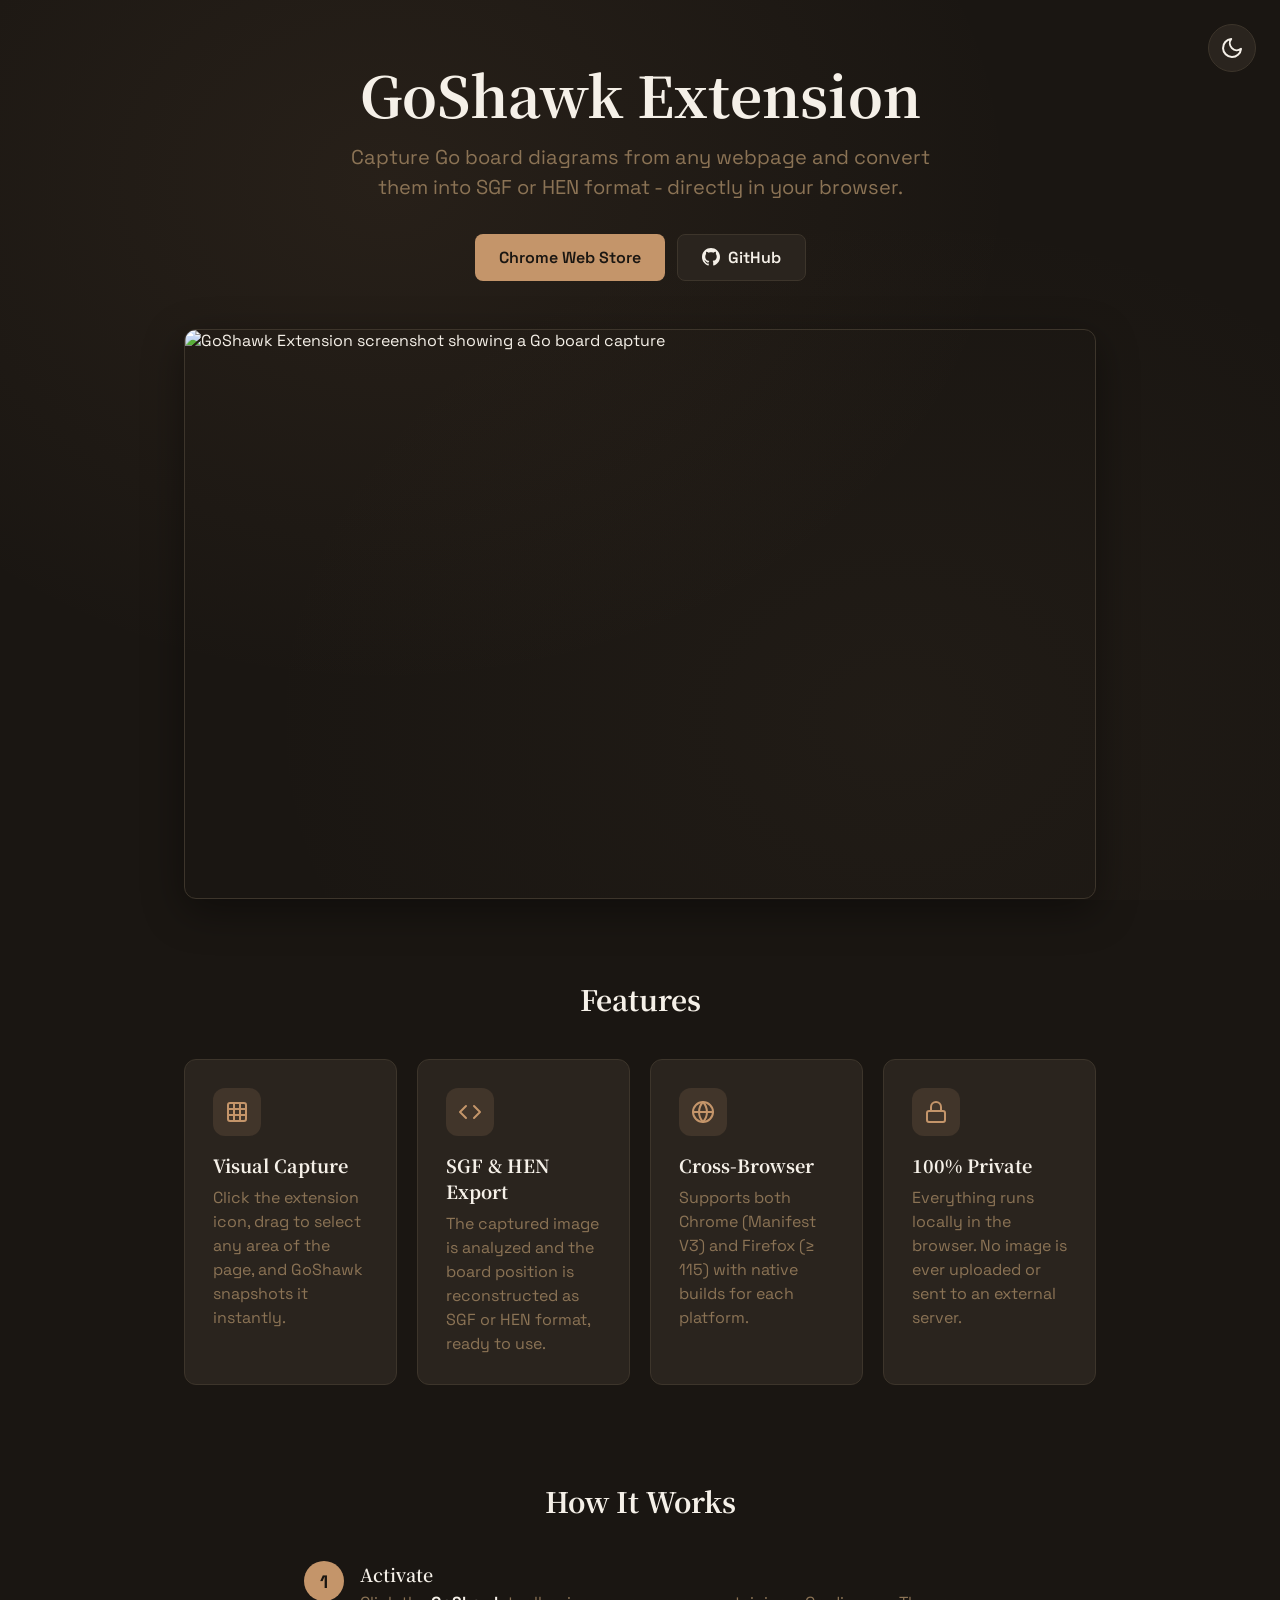
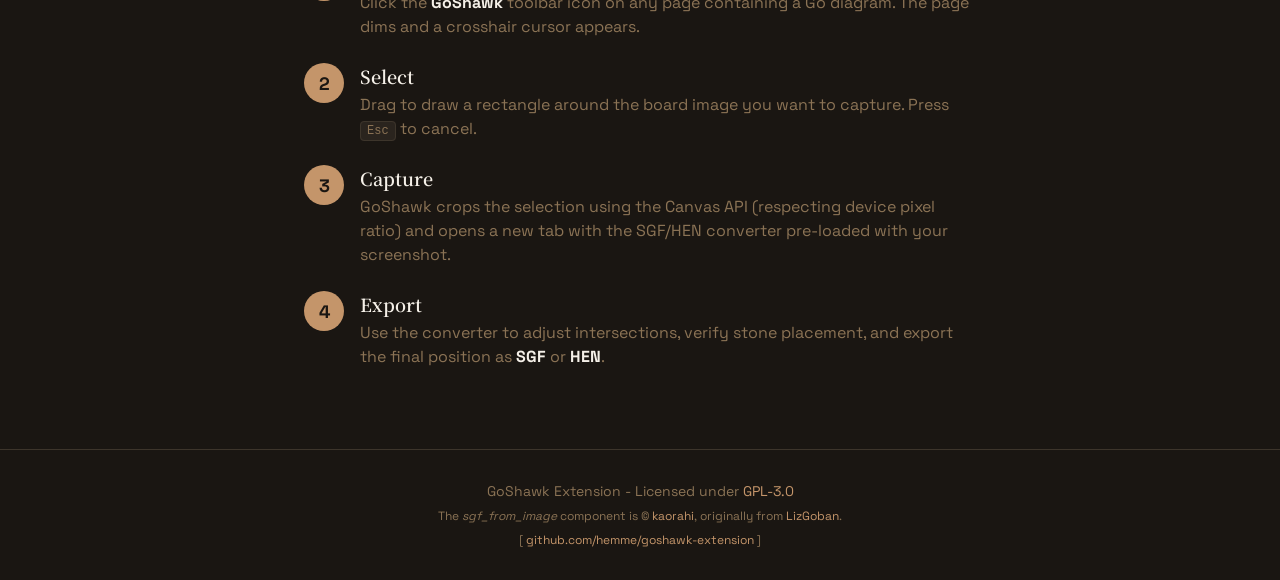
==== commit 116033cf: "refactor: centralize typography rules in stylesheet and clean up inline CSS styles" ====
--- a/gsx/index.html
+++ b/gsx/index.html
@@ -198,6 +198,47 @@
     .fade-out-home {
       opacity: 0 !important;
       pointer-events: none !important;
+    }
+
+    div[title] {
+      cursor: help;
+    }
+
+    /* Refactored typography rules */
+    #top h1 {
+      font-size: clamp(32px, 6vw, 56px);
+    }
+
+    #top>div>p {
+      font-size: clamp(18px, 2.5vw, 20px);
+    }
+
+    section h2 {
+      font-size: 28px;
+    }
+
+    .feature-card h3 {
+      font-size: 18px;
+    }
+
+    .feature-card p {
+      font-size: 16px;
+    }
+
+    .step-content h3 {
+      font-size: 18px;
+    }
+
+    .step-content p {
+      font-size: 16px;
+    }
+
+    footer p {
+      font-size: 12px;
+    }
+
+    footer p.license {
+      font-size: 14px;
     }
   </style>
 </head>
@@ -235,13 +276,12 @@
   <div class="bg-texture"></div>
 
   <main>
-    <section class="fade-in" style="max-width:960px;margin:0 auto;padding:64px 24px 48px;">
+    <section id="top" class="fade-in" style="max-width:960px;margin:0 auto;padding:64px 24px 48px;">
       <div style="text-align:center;margin-bottom:48px;">
-        <h1 style="font-size:clamp(32px,6vw,56px);font-weight:700;margin:0 0 16px;line-height:1.1;">
+        <h1 style="font-weight:700;margin:0 0 16px;line-height:1.1;">
           GoShawk Extension
         </h1>
-        <p
-          style="font-size:clamp(16px,2.5vw,20px);color:var(--muted);max-width:600px;margin:0 auto 32px;line-height:1.5;">
+        <p style="color:var(--muted);max-width:600px;margin:0 auto 32px;line-height:1.5;">
           Capture Go board diagrams from any webpage and convert them into SGF or HEN format - directly in your browser.
         </p>
         <div id="cta-buttons" style="display:flex;flex-wrap:wrap;gap:12px;justify-content:center;">
@@ -267,7 +307,7 @@
     </section>
 
     <section style="max-width:960px;margin:0 auto;padding:32px 24px 64px;">
-      <h2 style="font-size:28px;font-weight:700;text-align:center;margin:0 0 40px;">Features</h2>
+      <h2 style="font-weight:700;text-align:center;margin:0 0 40px;">Features</h2>
       <div style="display:grid;grid-template-columns:repeat(auto-fit,minmax(200px,1fr));gap:20px;">
         <div class="feature-card fade-in" style="animation-delay:.1s;">
           <div class="icon-circle">
@@ -279,8 +319,8 @@
               <line x1="3" y1="15" x2="21" y2="15" />
             </svg>
           </div>
-          <h3 style="font-size:18px;font-weight:700;margin:0 0 8px;">Visual Capture</h3>
-          <p style="color:var(--muted);font-size:14px;line-height:1.5;margin:0;">Click the extension icon, drag to
+          <h3 style="font-weight:700;margin:0 0 8px;">Visual Capture</h3>
+          <p style="color:var(--muted);line-height:1.5;margin:0;">Click the extension icon, drag to
             select any area of the page, and GoShawk snapshots it instantly.</p>
         </div>
         <div class="feature-card fade-in" style="animation-delay:.2s;">
@@ -290,8 +330,8 @@
               <polyline points="8 6 2 12 8 18" />
             </svg>
           </div>
-          <h3 style="font-size:18px;font-weight:700;margin:0 0 8px;">SGF &amp; HEN Export</h3>
-          <p style="color:var(--muted);font-size:14px;line-height:1.5;margin:0;">The captured image is analyzed and the
+          <h3 style="font-weight:700;margin:0 0 8px;">SGF &amp; HEN Export</h3>
+          <p style="color:var(--muted);line-height:1.5;margin:0;">The captured image is analyzed and the
             board position is reconstructed as SGF or HEN format, ready to use.</p>
         </div>
         <div class="feature-card fade-in" style="animation-delay:.3s;">
@@ -302,8 +342,8 @@
               <path d="M12 2a15.3 15.3 0 0 1 4 10 15.3 15.3 0 0 1-4 10 15.3 15.3 0 0 1-4-10 15.3 15.3 0 0 1 4-10z" />
             </svg>
           </div>
-          <h3 style="font-size:18px;font-weight:700;margin:0 0 8px;">Cross-Browser</h3>
-          <p style="color:var(--muted);font-size:14px;line-height:1.5;margin:0;">Supports both Chrome (Manifest V3) and
+          <h3 style="font-weight:700;margin:0 0 8px;">Cross-Browser</h3>
+          <p style="color:var(--muted);line-height:1.5;margin:0;">Supports both Chrome (Manifest V3) and
             Firefox (&ge; 115) with native builds for each platform.</p>
         </div>
         <div class="feature-card fade-in" style="animation-delay:.4s;">
@@ -313,30 +353,30 @@
               <path d="M7 11V7a5 5 0 0 1 10 0v4" />
             </svg>
           </div>
-          <h3 style="font-size:18px;font-weight:700;margin:0 0 8px;">100% Private</h3>
-          <p style="color:var(--muted);font-size:14px;line-height:1.5;margin:0;">Everything runs locally in the browser.
+          <h3 style="font-weight:700;margin:0 0 8px;">100% Private</h3>
+          <p style="color:var(--muted);line-height:1.5;margin:0;">Everything runs locally in the browser.
             No image is ever uploaded or sent to an external server.</p>
         </div>
       </div>
     </section>
 
     <section style="max-width:720px;margin:0 auto;padding:32px 24px 80px;">
-      <h2 style="font-size:28px;font-weight:700;text-align:center;margin:0 0 40px;">How It Works</h2>
+      <h2 style="font-weight:700;text-align:center;margin:0 0 40px;">How It Works</h2>
       <div style="display:flex;flex-direction:column;gap:24px;">
         <div class="fade-in" style="display:flex;gap:16px;align-items:flex-start;animation-delay:.1s;">
           <div class="step-number">1</div>
-          <div>
-            <h3 style="font-size:16px;font-weight:600;margin:0 0 4px;">Activate</h3>
-            <p style="color:var(--muted);font-size:14px;line-height:1.5;margin:0;">Click the <strong
+          <div class="step-content">
+            <h3 style="font-weight:600;margin:0 0 4px;">Activate</h3>
+            <p style="color:var(--muted);line-height:1.5;margin:0;">Click the <strong
                 style="color:var(--fg);">GoShawk</strong> toolbar icon on any page containing a Go diagram. The page
               dims and a crosshair cursor appears.</p>
           </div>
         </div>
         <div class="fade-in" style="display:flex;gap:16px;align-items:flex-start;animation-delay:.2s;">
           <div class="step-number">2</div>
-          <div>
-            <h3 style="font-size:16px;font-weight:600;margin:0 0 4px;">Select</h3>
-            <p style="color:var(--muted);font-size:14px;line-height:1.5;margin:0;">Drag to draw a rectangle around the
+          <div class="step-content">
+            <h3 style="font-weight:600;margin:0 0 4px;">Select</h3>
+            <p style="color:var(--muted);line-height:1.5;margin:0;">Drag to draw a rectangle around the
               board image you want to capture. Press <kbd
                 style="background:var(--card);border:1px solid var(--border);border-radius:4px;padding:2px 6px;font-size:12px;">Esc</kbd>
               to cancel.</p>
@@ -344,18 +384,18 @@
         </div>
         <div class="fade-in" style="display:flex;gap:16px;align-items:flex-start;animation-delay:.3s;">
           <div class="step-number">3</div>
-          <div>
-            <h3 style="font-size:16px;font-weight:600;margin:0 0 4px;">Capture</h3>
-            <p style="color:var(--muted);font-size:14px;line-height:1.5;margin:0;">GoShawk crops the selection using the
+          <div class="step-content">
+            <h3 style="font-weight:600;margin:0 0 4px;">Capture</h3>
+            <p style="color:var(--muted);line-height:1.5;margin:0;">GoShawk crops the selection using the
               Canvas API (respecting device pixel ratio) and opens a new tab with the SGF/HEN converter pre-loaded with
               your screenshot.</p>
           </div>
         </div>
         <div class="fade-in" style="display:flex;gap:16px;align-items:flex-start;animation-delay:.4s;">
           <div class="step-number">4</div>
-          <div>
-            <h3 style="font-size:16px;font-weight:600;margin:0 0 4px;">Export</h3>
-            <p style="color:var(--muted);font-size:14px;line-height:1.5;margin:0;">Use the converter to adjust
+          <div class="step-content">
+            <h3 style="font-weight:600;margin:0 0 4px;">Export</h3>
+            <p style="color:var(--muted);line-height:1.5;margin:0;">Use the converter to adjust
               intersections, verify stone placement, and export the final position as <strong
                 style="color:var(--fg);">SGF</strong> or <strong style="color:var(--fg);">HEN</strong>.</p>
           </div>
@@ -365,17 +405,17 @@
   </main>
 
   <footer style="border-top:1px solid var(--border);padding:32px 24px;text-align:center;">
-    <p style="color:var(--muted);font-size:13px;margin:0 0 8px;">
+    <p class="license" style="color:var(--muted);margin:0 0 8px;">
       GoShawk Extension - Licensed under <a href="https://www.gnu.org/licenses/gpl-3.0" target="_blank" rel="noopener"
         style="color:var(--accent);text-decoration:none;">GPL-3.0</a>
     </p>
-    <p style="color:var(--muted);font-size:12px;margin:0 0 8px;">
+    <p style="color:var(--muted);margin:0 0 8px;">
       The <em>sgf_from_image</em> component is &copy; <a href="https://github.com/kaorahi" target="_blank"
         rel="noopener" style="color:var(--accent);text-decoration:none;">kaorahi</a>, originally from <a
         href="https://github.com/kaorahi/lizgoban" target="_blank" rel="noopener"
         style="color:var(--accent);text-decoration:none;">LizGoban</a>.
     </p>
-    <p style="color:var(--muted);font-size:12px;margin:0;">
+    <p style="color:var(--muted);margin:0;">
       [ <a href="https://github.com/hemme/goshawk-extension" target="_blank" rel="noopener"
         style="color:var(--accent);text-decoration:none;">github.com/hemme/goshawk-extension</a> ]
     </p>
